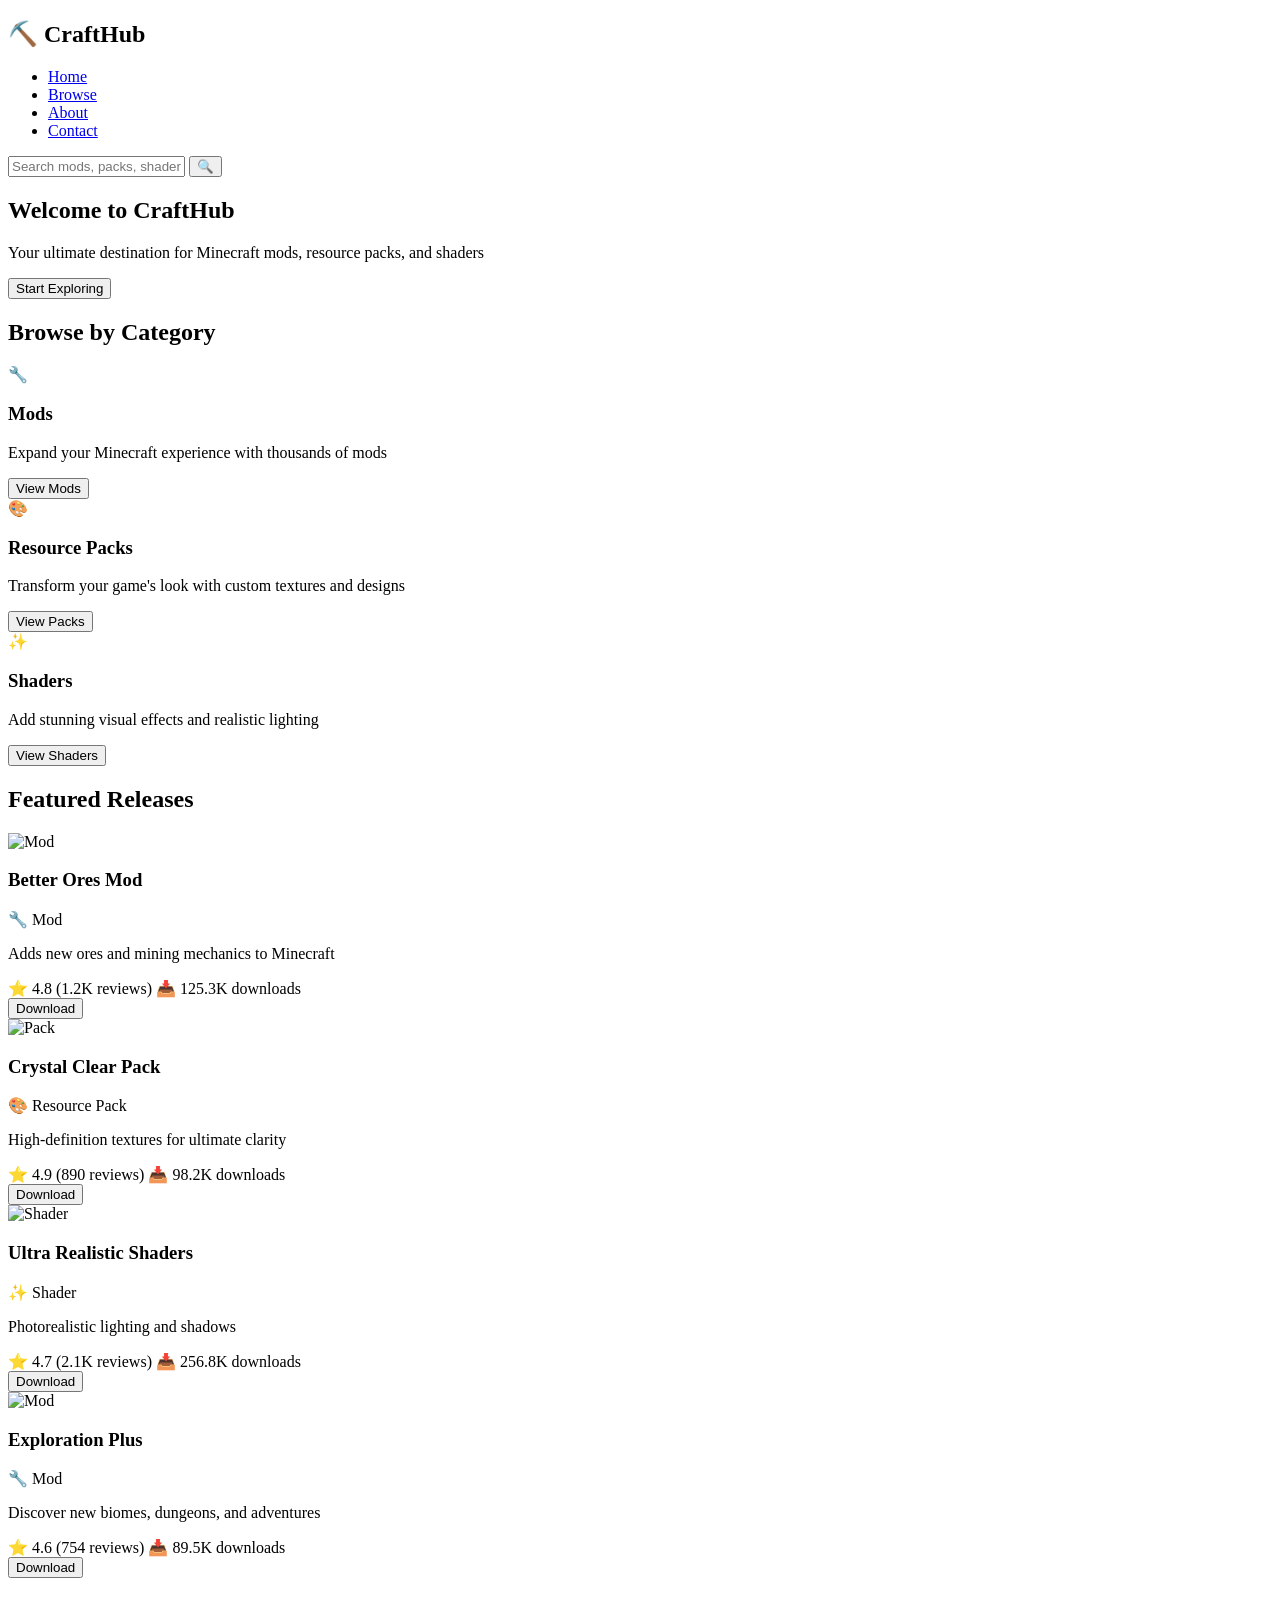
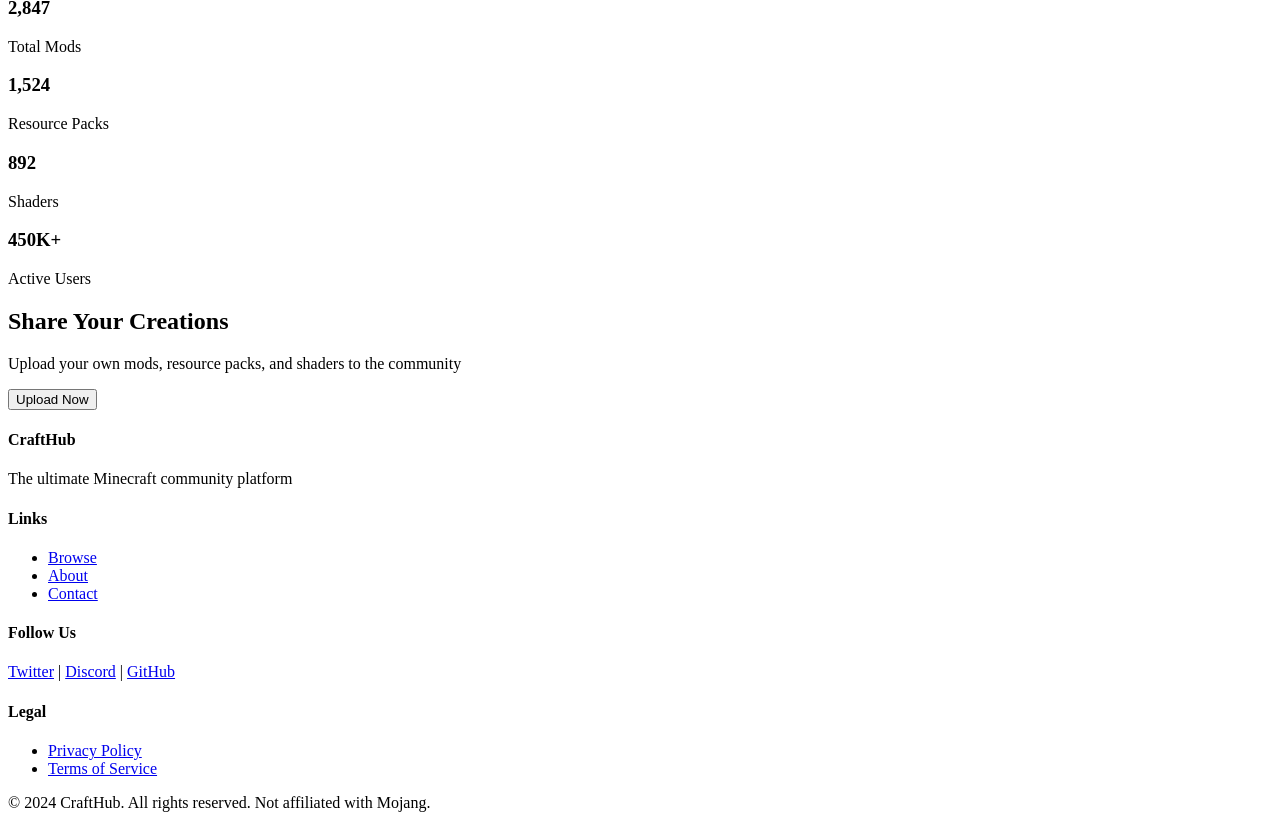
==== index.html @ c83f958c "Add main HTML page with navigation, hero section, categories, featured items, stats, and footer" ====
<!DOCTYPE html>
<html lang="en">
<head>
    <meta charset="UTF-8">
    <meta name="viewport" content="width=device-width, initial-scale=1.0">
    <title>CraftHub - Minecraft Mods, Resource Packs & Shaders</title>
    <link rel="stylesheet" href="styles.css">
</head>
<body>
    <!-- Navigation -->
    <nav class="navbar">
        <div class="container">
            <div class="logo">
                <h1>⛏️ CraftHub</h1>
            </div>
            <ul class="nav-links">
                <li><a href="#home">Home</a></li>
                <li><a href="#browse">Browse</a></li>
                <li><a href="#about">About</a></li>
                <li><a href="#contact">Contact</a></li>
            </ul>
            <div class="search-bar">
                <input type="text" placeholder="Search mods, packs, shaders...">
                <button>🔍</button>
            </div>
        </div>
    </nav>

    <!-- Hero Section -->
    <section class="hero" id="home">
        <div class="hero-content">
            <h2>Welcome to CraftHub</h2>
            <p>Your ultimate destination for Minecraft mods, resource packs, and shaders</p>
            <button class="btn btn-primary">Start Exploring</button>
        </div>
    </section>

    <!-- Categories -->
    <section class="categories" id="browse">
        <div class="container">
            <h2>Browse by Category</h2>
            <div class="category-grid">
                <div class="category-card">
                    <div class="category-icon">🔧</div>
                    <h3>Mods</h3>
                    <p>Expand your Minecraft experience with thousands of mods</p>
                    <button class="btn btn-secondary">View Mods</button>
                </div>
                <div class="category-card">
                    <div class="category-icon">🎨</div>
                    <h3>Resource Packs</h3>
                    <p>Transform your game's look with custom textures and designs</p>
                    <button class="btn btn-secondary">View Packs</button>
                </div>
                <div class="category-card">
                    <div class="category-icon">✨</div>
                    <h3>Shaders</h3>
                    <p>Add stunning visual effects and realistic lighting</p>
                    <button class="btn btn-secondary">View Shaders</button>
                </div>
            </div>
        </div>
    </section>

    <!-- Featured Items -->
    <section class="featured">
        <div class="container">
            <h2>Featured Releases</h2>
            <div class="items-grid">
                <div class="item-card">
                    <div class="item-image">
                        <img src="https://via.placeholder.com/300x200?text=Mod+Pack" alt="Mod">
                    </div>
                    <div class="item-info">
                        <h3>Better Ores Mod</h3>
                        <p class="category-tag">🔧 Mod</p>
                        <p class="description">Adds new ores and mining mechanics to Minecraft</p>
                        <div class="item-meta">
                            <span>⭐ 4.8 (1.2K reviews)</span>
                            <span>📥 125.3K downloads</span>
                        </div>
                        <button class="btn btn-small">Download</button>
                    </div>
                </div>

                <div class="item-card">
                    <div class="item-image">
                        <img src="https://via.placeholder.com/300x200?text=Resource+Pack" alt="Pack">
                    </div>
                    <div class="item-info">
                        <h3>Crystal Clear Pack</h3>
                        <p class="category-tag">🎨 Resource Pack</p>
                        <p class="description">High-definition textures for ultimate clarity</p>
                        <div class="item-meta">
                            <span>⭐ 4.9 (890 reviews)</span>
                            <span>📥 98.2K downloads</span>
                        </div>
                        <button class="btn btn-small">Download</button>
                    </div>
                </div>

                <div class="item-card">
                    <div class="item-image">
                        <img src="https://via.placeholder.com/300x200?text=Shader" alt="Shader">
                    </div>
                    <div class="item-info">
                        <h3>Ultra Realistic Shaders</h3>
                        <p class="category-tag">✨ Shader</p>
                        <p class="description">Photorealistic lighting and shadows</p>
                        <div class="item-meta">
                            <span>⭐ 4.7 (2.1K reviews)</span>
                            <span>📥 256.8K downloads</span>
                        </div>
                        <button class="btn btn-small">Download</button>
                    </div>
                </div>

                <div class="item-card">
                    <div class="item-image">
                        <img src="https://via.placeholder.com/300x200?text=Mod+Pack+2" alt="Mod">
                    </div>
                    <div class="item-info">
                        <h3>Exploration Plus</h3>
                        <p class="category-tag">🔧 Mod</p>
                        <p class="description">Discover new biomes, dungeons, and adventures</p>
                        <div class="item-meta">
                            <span>⭐ 4.6 (754 reviews)</span>
                            <span>📥 89.5K downloads</span>
                        </div>
                        <button class="btn btn-small">Download</button>
                    </div>
                </div>
            </div>
        </div>
    </section>

    <!-- Stats Section -->
    <section class="stats">
        <div class="container">
            <div class="stat-box">
                <h3>2,847</h3>
                <p>Total Mods</p>
            </div>
            <div class="stat-box">
                <h3>1,524</h3>
                <p>Resource Packs</p>
            </div>
            <div class="stat-box">
                <h3>892</h3>
                <p>Shaders</p>
            </div>
            <div class="stat-box">
                <h3>450K+</h3>
                <p>Active Users</p>
            </div>
        </div>
    </section>

    <!-- Upload Section -->
    <section class="upload-section" id="about">
        <div class="container">
            <h2>Share Your Creations</h2>
            <p>Upload your own mods, resource packs, and shaders to the community</p>
            <button class="btn btn-primary">Upload Now</button>
        </div>
    </section>

    <!-- Footer -->
    <footer class="footer" id="contact">
        <div class="container">
            <div class="footer-content">
                <div class="footer-section">
                    <h4>CraftHub</h4>
                    <p>The ultimate Minecraft community platform</p>
                </div>
                <div class="footer-section">
                    <h4>Links</h4>
                    <ul>
                        <li><a href="#browse">Browse</a></li>
                        <li><a href="#about">About</a></li>
                        <li><a href="#contact">Contact</a></li>
                    </ul>
                </div>
                <div class="footer-section">
                    <h4>Follow Us</h4>
                    <p>
                        <a href="#">Twitter</a> | 
                        <a href="#">Discord</a> | 
                        <a href="#">GitHub</a>
                    </p>
                </div>
                <div class="footer-section">
                    <h4>Legal</h4>
                    <ul>
                        <li><a href="#">Privacy Policy</a></li>
                        <li><a href="#">Terms of Service</a></li>
                    </ul>
                </div>
            </div>
            <div class="footer-bottom">
                <p>&copy; 2024 CraftHub. All rights reserved. Not affiliated with Mojang.</p>
            </div>
        </div>
    </footer>

    <script src="script.js"></script>
</body>
</html>
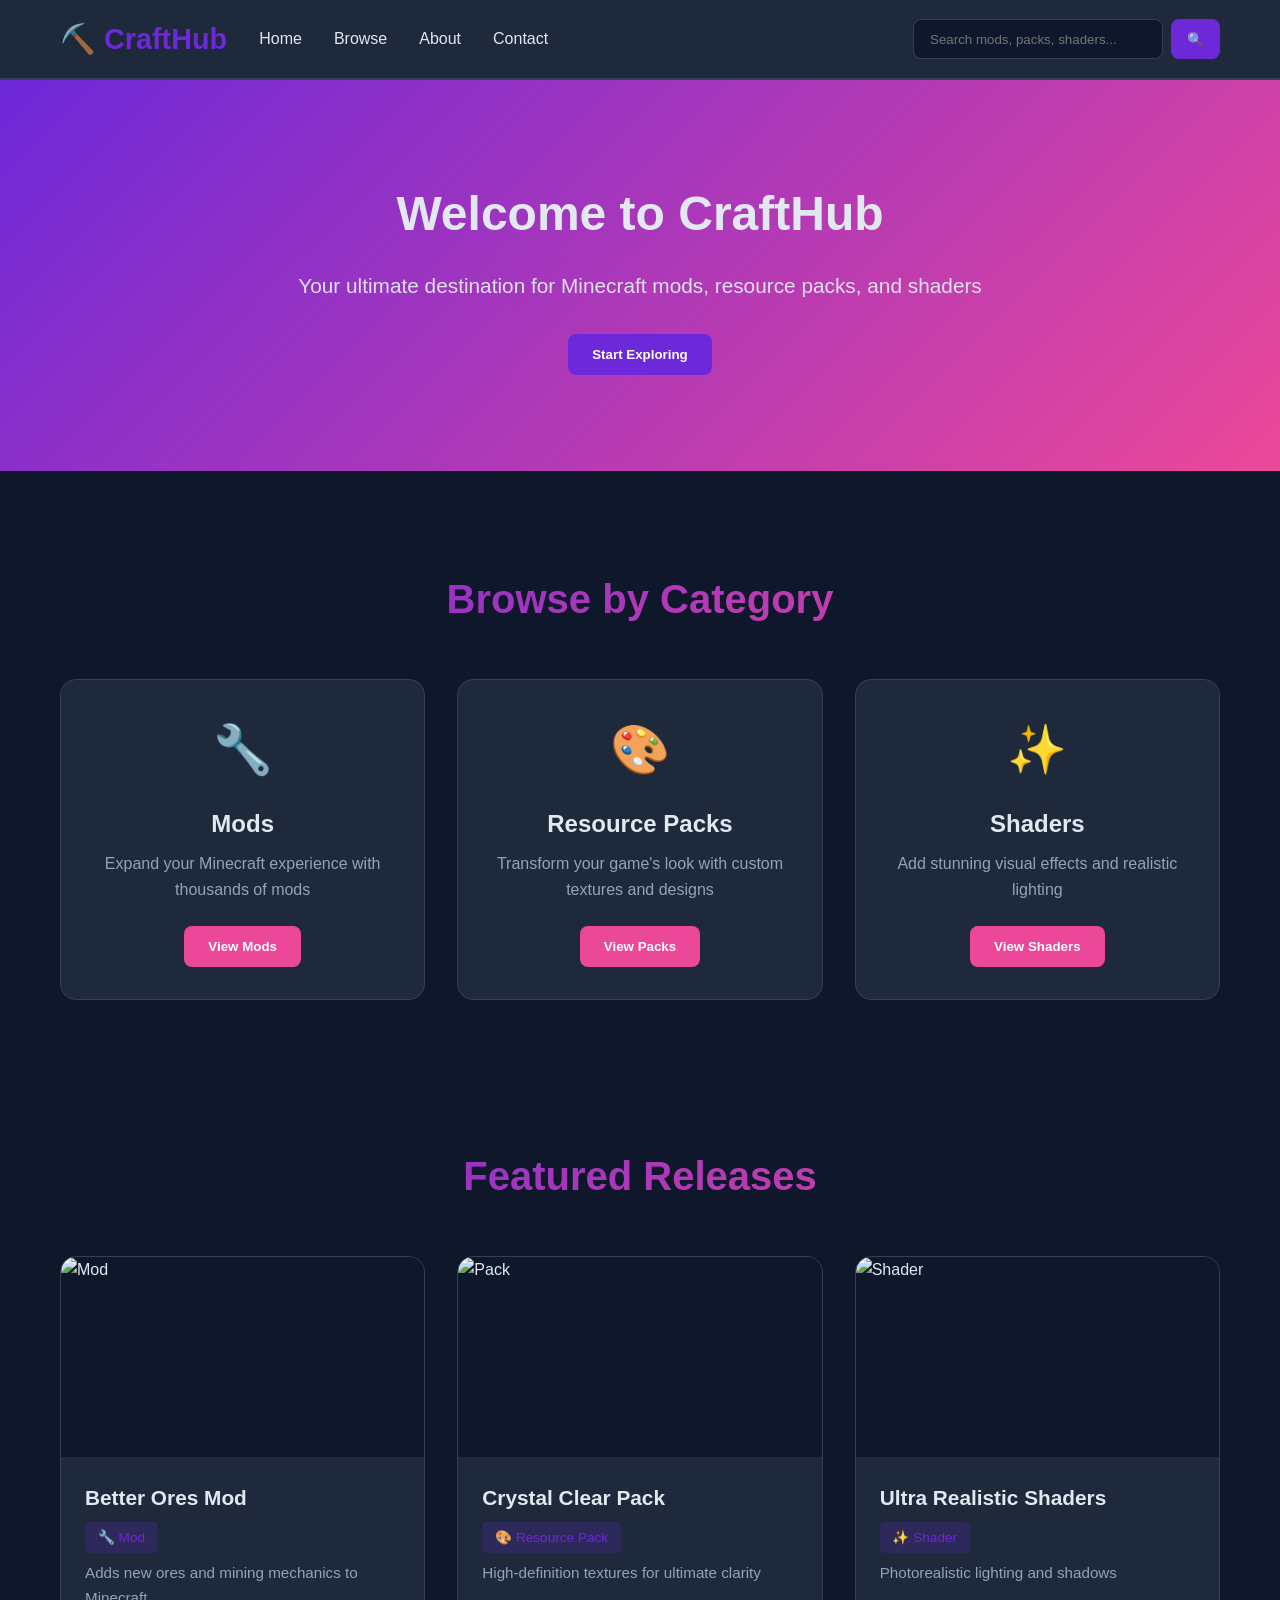
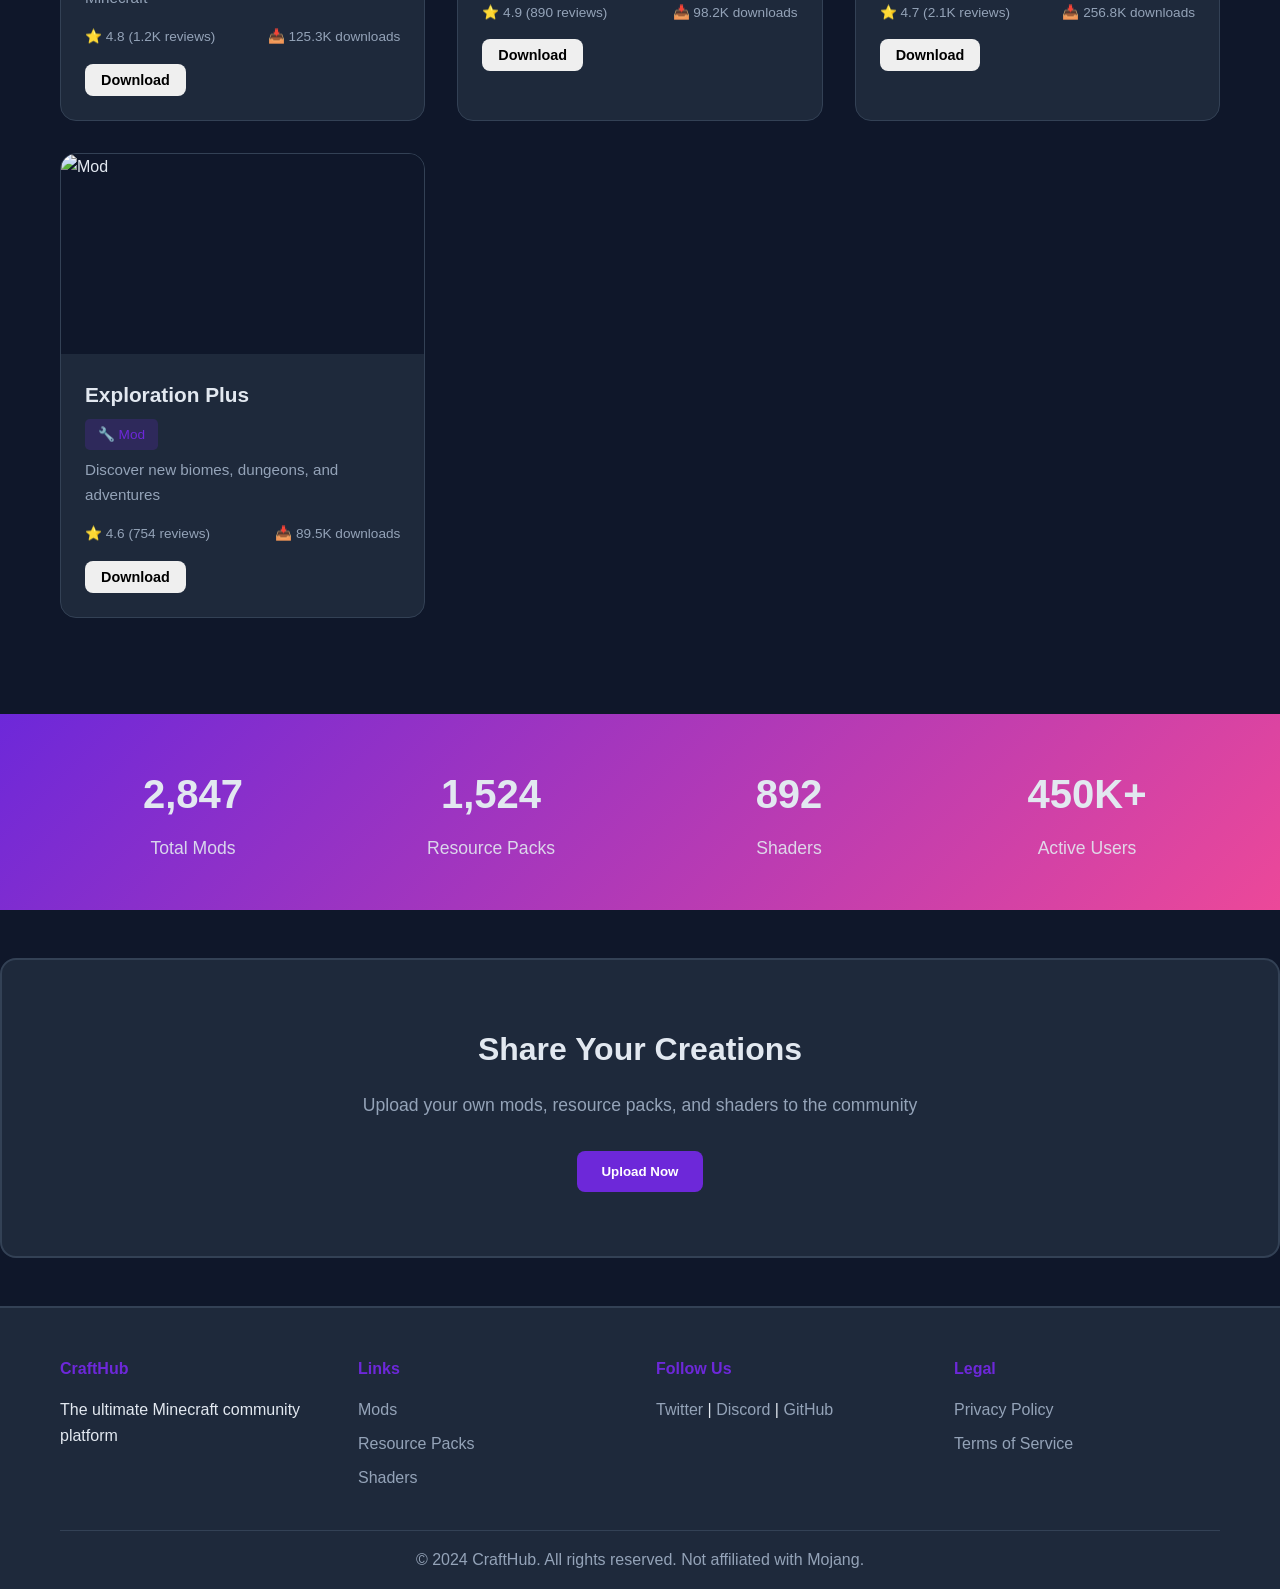
==== commit 0f1ef555: "Replace main HTML with combined index featuring all categories (mods, packs, shaders) in one page" ====
--- a/index.html
+++ b/index.html
@@ -31,7 +31,7 @@
         <div class="hero-content">
             <h2>Welcome to CraftHub</h2>
             <p>Your ultimate destination for Minecraft mods, resource packs, and shaders</p>
-            <button class="btn btn-primary">Start Exploring</button>
+            <button class="btn btn-primary" onclick="scrollToSection('#browse')">Start Exploring</button>
         </div>
     </section>
 
@@ -40,19 +40,19 @@
         <div class="container">
             <h2>Browse by Category</h2>
             <div class="category-grid">
-                <div class="category-card">
+                <div class="category-card" onclick="showCategory('mods')">
                     <div class="category-icon">🔧</div>
                     <h3>Mods</h3>
                     <p>Expand your Minecraft experience with thousands of mods</p>
                     <button class="btn btn-secondary">View Mods</button>
                 </div>
-                <div class="category-card">
+                <div class="category-card" onclick="showCategory('packs')">
                     <div class="category-icon">🎨</div>
                     <h3>Resource Packs</h3>
                     <p>Transform your game's look with custom textures and designs</p>
                     <button class="btn btn-secondary">View Packs</button>
                 </div>
-                <div class="category-card">
+                <div class="category-card" onclick="showCategory('shaders')">
                     <div class="category-icon">✨</div>
                     <h3>Shaders</h3>
                     <p>Add stunning visual effects and realistic lighting</p>
@@ -62,8 +62,143 @@
         </div>
     </section>
 
-    <!-- Featured Items -->
-    <section class="featured">
+    <!-- Mods Section -->
+    <section class="category-view" id="mods-view" style="display: none;">
+        <div class="container">
+            <div class="view-header">
+                <h2>🔧 Minecraft Mods</h2>
+                <button class="btn btn-small" onclick="backToHome()">← Back</button>
+            </div>
+            
+            <section class="filters-section">
+                <div class="filter-group">
+                    <label>Sort By:</label>
+                    <select id="sortBy-mods">
+                        <option value="popular">Most Popular</option>
+                        <option value="recent">Recently Added</option>
+                        <option value="rating">Highest Rated</option>
+                        <option value="downloads">Most Downloaded</option>
+                    </select>
+                </div>
+                <div class="filter-group">
+                    <label>Minecraft Version:</label>
+                    <select id="mcVersion-mods">
+                        <option value="all">All Versions</option>
+                        <option value="1.20">1.20.x</option>
+                        <option value="1.19">1.19.x</option>
+                        <option value="1.18">1.18.x</option>
+                    </select>
+                </div>
+                <div class="filter-group">
+                    <label>Mod Loader:</label>
+                    <select id="modLoader-mods">
+                        <option value="all">All Loaders</option>
+                        <option value="fabric">Fabric</option>
+                        <option value="forge">Forge</option>
+                        <option value="neoforge">NeoForge</option>
+                    </select>
+                </div>
+            </section>
+
+            <div class="items-grid" id="modsGrid">
+                <!-- Mods will be generated by JavaScript -->
+            </div>
+        </div>
+    </section>
+
+    <!-- Resource Packs Section -->
+    <section class="category-view" id="packs-view" style="display: none;">
+        <div class="container">
+            <div class="view-header">
+                <h2>🎨 Resource Packs</h2>
+                <button class="btn btn-small" onclick="backToHome()">← Back</button>
+            </div>
+            
+            <section class="filters-section">
+                <div class="filter-group">
+                    <label>Sort By:</label>
+                    <select id="sortBy-packs">
+                        <option value="popular">Most Popular</option>
+                        <option value="recent">Recently Added</option>
+                        <option value="rating">Highest Rated</option>
+                        <option value="downloads">Most Downloaded</option>
+                    </select>
+                </div>
+                <div class="filter-group">
+                    <label>Resolution:</label>
+                    <select id="resolution-packs">
+                        <option value="all">All Resolutions</option>
+                        <option value="16x">16x</option>
+                        <option value="32x">32x</option>
+                        <option value="64x">64x</option>
+                        <option value="128x">128x+</option>
+                    </select>
+                </div>
+                <div class="filter-group">
+                    <label>Style:</label>
+                    <select id="style-packs">
+                        <option value="all">All Styles</option>
+                        <option value="realistic">Realistic</option>
+                        <option value="cartoon">Cartoon</option>
+                        <option value="modern">Modern</option>
+                        <option value="fantasy">Fantasy</option>
+                    </select>
+                </div>
+            </section>
+
+            <div class="items-grid" id="packsGrid">
+                <!-- Packs will be generated by JavaScript -->
+            </div>
+        </div>
+    </section>
+
+    <!-- Shaders Section -->
+    <section class="category-view" id="shaders-view" style="display: none;">
+        <div class="container">
+            <div class="view-header">
+                <h2>✨ Shaders</h2>
+                <button class="btn btn-small" onclick="backToHome()">← Back</button>
+            </div>
+            
+            <section class="filters-section">
+                <div class="filter-group">
+                    <label>Sort By:</label>
+                    <select id="sortBy-shaders">
+                        <option value="popular">Most Popular</option>
+                        <option value="recent">Recently Added</option>
+                        <option value="rating">Highest Rated</option>
+                        <option value="downloads">Most Downloaded</option>
+                    </select>
+                </div>
+                <div class="filter-group">
+                    <label>Performance:</label>
+                    <select id="performance-shaders">
+                        <option value="all">All Levels</option>
+                        <option value="lightweight">Lightweight</option>
+                        <option value="balanced">Balanced</option>
+                        <option value="demanding">Demanding</option>
+                        <option value="ultra">Ultra</option>
+                    </select>
+                </div>
+                <div class="filter-group">
+                    <label>Shader Type:</label>
+                    <select id="shaderType-shaders">
+                        <option value="all">All Types</option>
+                        <option value="optifine">OptiFine</option>
+                        <option value="iris">Iris</option>
+                        <option value="canvas">Canvas</option>
+                    </select>
+                </div>
+            </section>
+
+            <div class="items-grid" id="shadersGrid">
+                <!-- Shaders will be generated by JavaScript -->
+            </div>
+        </div>
+    </section>
+
+    <!-- Featured Items (Home Page) -->
+    <section class="featured" id="featured-home">
         <div class="container">
             <h2>Featured Releases</h2>
             <div class="items-grid">
@@ -79,7 +214,7 @@
                             <span>⭐ 4.8 (1.2K reviews)</span>
                             <span>📥 125.3K downloads</span>
                         </div>
-                        <button class="btn btn-small">Download</button>
+                        <button class="btn btn-small" onclick="downloadItem('Better Ores Mod')">Download</button>
                     </div>
                 </div>
 
@@ -95,7 +230,7 @@
                             <span>⭐ 4.9 (890 reviews)</span>
                             <span>📥 98.2K downloads</span>
                         </div>
-                        <button class="btn btn-small">Download</button>
+                        <button class="btn btn-small" onclick="downloadItem('Crystal Clear Pack')">Download</button>
                     </div>
                 </div>
 
@@ -111,7 +246,7 @@
                             <span>⭐ 4.7 (2.1K reviews)</span>
                             <span>📥 256.8K downloads</span>
                         </div>
-                        <button class="btn btn-small">Download</button>
+                        <button class="btn btn-small" onclick="downloadItem('Ultra Realistic Shaders')">Download</button>
                     </div>
                 </div>
 
@@ -127,7 +262,7 @@
                             <span>⭐ 4.6 (754 reviews)</span>
                             <span>📥 89.5K downloads</span>
                         </div>
-                        <button class="btn btn-small">Download</button>
+                        <button class="btn btn-small" onclick="downloadItem('Exploration Plus')">Download</button>
                     </div>
                 </div>
             </div>
@@ -161,7 +296,7 @@
         <div class="container">
             <h2>Share Your Creations</h2>
             <p>Upload your own mods, resource packs, and shaders to the community</p>
-            <button class="btn btn-primary">Upload Now</button>
+            <button class="btn btn-primary" onclick="uploadContent()">Upload Now</button>
         </div>
     </section>
 
@@ -176,9 +311,9 @@
                 <div class="footer-section">
                     <h4>Links</h4>
                     <ul>
-                        <li><a href="#browse">Browse</a></li>
-                        <li><a href="#about">About</a></li>
-                        <li><a href="#contact">Contact</a></li>
+                        <li><a href="#browse" onclick="showCategory('mods')">Mods</a></li>
+                        <li><a href="#browse" onclick="showCategory('packs')">Resource Packs</a></li>
+                        <li><a href="#browse" onclick="showCategory('shaders')">Shaders</a></li>
                     </ul>
                 </div>
                 <div class="footer-section">
--- a/styles.css
+++ b/styles.css
@@ -0,0 +1,467 @@
+/* Global Styles */
+* {
+    margin: 0;
+    padding: 0;
+    box-sizing: border-box;
+}
+
+:root {
+    --primary-color: #6d28d9;
+    --secondary-color: #ec4899;
+    --accent-color: #f59e0b;
+    --dark-bg: #0f172a;
+    --card-bg: #1e293b;
+    --text-light: #e2e8f0;
+    --text-muted: #94a3b8;
+    --border-color: #334155;
+}
+
+body {
+    font-family: 'Segoe UI', Tahoma, Geneva, Verdana, sans-serif;
+    background-color: var(--dark-bg);
+    color: var(--text-light);
+    line-height: 1.6;
+}
+
+.container {
+    max-width: 1200px;
+    margin: 0 auto;
+    padding: 0 20px;
+}
+
+/* Navigation Bar */
+.navbar {
+    background-color: var(--card-bg);
+    border-bottom: 2px solid var(--border-color);
+    padding: 1rem 0;
+    position: sticky;
+    top: 0;
+    z-index: 100;
+}
+
+.navbar .container {
+    display: flex;
+    justify-content: space-between;
+    align-items: center;
+    gap: 2rem;
+}
+
+.logo h1 {
+    font-size: 1.8rem;
+    color: var(--primary-color);
+    font-weight: bold;
+}
+
+.nav-links {
+    display: flex;
+    list-style: none;
+    gap: 2rem;
+    flex: 1;
+}
+
+.nav-links a {
+    color: var(--text-light);
+    text-decoration: none;
+    transition: color 0.3s ease;
+    font-weight: 500;
+}
+
+.nav-links a:hover {
+    color: var(--secondary-color);
+}
+
+.search-bar {
+    display: flex;
+    gap: 0.5rem;
+}
+
+.search-bar input {
+    padding: 0.7rem 1rem;
+    background-color: var(--dark-bg);
+    border: 1px solid var(--border-color);
+    color: var(--text-light);
+    border-radius: 0.5rem;
+    width: 250px;
+    transition: border-color 0.3s ease;
+}
+
+.search-bar input:focus {
+    outline: none;
+    border-color: var(--primary-color);
+}
+
+.search-bar button {
+    padding: 0.7rem 1rem;
+    background-color: var(--primary-color);
+    border: none;
+    color: white;
+    border-radius: 0.5rem;
+    cursor: pointer;
+    font-weight: bold;
+    transition: background-color 0.3s ease;
+}
+
+.search-bar button:hover {
+    background-color: var(--secondary-color);
+}
+
+/* Hero Section */
+.hero {
+    background: linear-gradient(135deg, var(--primary-color) 0%, var(--secondary-color) 100%);
+    padding: 6rem 2rem;
+    text-align: center;
+    margin-bottom: 3rem;
+}
+
+.hero-content h2 {
+    font-size: 3rem;
+    margin-bottom: 1rem;
+    font-weight: bold;
+}
+
+.hero-content p {
+    font-size: 1.3rem;
+    margin-bottom: 2rem;
+    opacity: 0.95;
+}
+
+/* Buttons */
+.btn {
+    padding: 0.8rem 1.5rem;
+    border: none;
+    border-radius: 0.5rem;
+    cursor: pointer;
+    font-weight: 600;
+    transition: all 0.3s ease;
+    text-decoration: none;
+    display: inline-block;
+}
+
+.btn-primary {
+    background-color: var(--primary-color);
+    color: white;
+}
+
+.btn-primary:hover {
+    background-color: #5b21b6;
+    transform: translateY(-2px);
+    box-shadow: 0 10px 20px rgba(109, 40, 217, 0.3);
+}
+
+.btn-secondary {
+    background-color: var(--secondary-color);
+    color: white;
+}
+
+.btn-secondary:hover {
+    background-color: #db2777;
+    transform: translateY(-2px);
+}
+
+.btn-small {
+    padding: 0.5rem 1rem;
+    font-size: 0.9rem;
+}
+
+/* Categories Section */
+.categories {
+    padding: 3rem 0;
+    margin-bottom: 3rem;
+}
+
+.categories h2 {
+    text-align: center;
+    font-size: 2.5rem;
+    margin-bottom: 3rem;
+    background: linear-gradient(135deg, var(--primary-color), var(--secondary-color));
+    -webkit-background-clip: text;
+    -webkit-text-fill-color: transparent;
+    background-clip: text;
+}
+
+.category-grid {
+    display: grid;
+    grid-template-columns: repeat(auto-fit, minmax(280px, 1fr));
+    gap: 2rem;
+}
+
+.category-card {
+    background-color: var(--card-bg);
+    border: 1px solid var(--border-color);
+    padding: 2rem;
+    border-radius: 1rem;
+    text-align: center;
+    transition: all 0.3s ease;
+    cursor: pointer;
+}
+
+.category-card:hover {
+    border-color: var(--primary-color);
+    transform: translateY(-10px);
+    box-shadow: 0 20px 40px rgba(109, 40, 217, 0.2);
+}
+
+.category-icon {
+    font-size: 3rem;
+    margin-bottom: 1rem;
+}
+
+.category-card h3 {
+    font-size: 1.5rem;
+    margin-bottom: 0.5rem;
+}
+
+.category-card p {
+    color: var(--text-muted);
+    margin-bottom: 1.5rem;
+}
+
+/* Featured Section */
+.featured {
+    padding: 3rem 0;
+    margin-bottom: 3rem;
+}
+
+.featured h2 {
+    text-align: center;
+    font-size: 2.5rem;
+    margin-bottom: 3rem;
+    background: linear-gradient(135deg, var(--primary-color), var(--secondary-color));
+    -webkit-background-clip: text;
+    -webkit-text-fill-color: transparent;
+    background-clip: text;
+}
+
+.items-grid {
+    display: grid;
+    grid-template-columns: repeat(auto-fill, minmax(300px, 1fr));
+    gap: 2rem;
+}
+
+.item-card {
+    background-color: var(--card-bg);
+    border: 1px solid var(--border-color);
+    border-radius: 1rem;
+    overflow: hidden;
+    transition: all 0.3s ease;
+}
+
+.item-card:hover {
+    border-color: var(--secondary-color);
+    transform: translateY(-8px);
+    box-shadow: 0 15px 35px rgba(236, 72, 153, 0.2);
+}
+
+.item-image {
+    width: 100%;
+    height: 200px;
+    overflow: hidden;
+    background-color: var(--dark-bg);
+}
+
+.item-image img {
+    width: 100%;
+    height: 100%;
+    object-fit: cover;
+}
+
+.item-info {
+    padding: 1.5rem;
+}
+
+.item-info h3 {
+    font-size: 1.3rem;
+    margin-bottom: 0.5rem;
+}
+
+.category-tag {
+    display: inline-block;
+    padding: 0.3rem 0.8rem;
+    background-color: rgba(109, 40, 217, 0.2);
+    color: var(--primary-color);
+    border-radius: 0.3rem;
+    font-size: 0.85rem;
+    margin-bottom: 0.5rem;
+}
+
+.description {
+    color: var(--text-muted);
+    font-size: 0.95rem;
+    margin-bottom: 1rem;
+}
+
+.item-meta {
+    display: flex;
+    justify-content: space-between;
+    font-size: 0.85rem;
+    color: var(--text-muted);
+    margin-bottom: 1rem;
+}
+
+/* Stats Section */
+.stats {
+    background: linear-gradient(135deg, var(--primary-color), var(--secondary-color));
+    padding: 3rem 0;
+    margin-bottom: 3rem;
+}
+
+.stats .container {
+    display: grid;
+    grid-template-columns: repeat(auto-fit, minmax(200px, 1fr));
+    gap: 2rem;
+    text-align: center;
+}
+
+.stat-box h3 {
+    font-size: 2.5rem;
+    font-weight: bold;
+    margin-bottom: 0.5rem;
+}
+
+.stat-box p {
+    font-size: 1.1rem;
+    opacity: 0.9;
+}
+
+/* Upload Section */
+.upload-section {
+    background-color: var(--card-bg);
+    padding: 4rem 2rem;
+    text-align: center;
+    border-radius: 1rem;
+    border: 2px solid var(--border-color);
+    margin-bottom: 3rem;
+}
+
+.upload-section h2 {
+    font-size: 2rem;
+    margin-bottom: 1rem;
+}
+
+.upload-section p {
+    font-size: 1.1rem;
+    color: var(--text-muted);
+    margin-bottom: 2rem;
+}
+
+/* Footer */
+.footer {
+    background-color: var(--card-bg);
+    border-top: 2px solid var(--border-color);
+    padding: 3rem 0 1rem;
+    margin-top: 3rem;
+}
+
+.footer-content {
+    display: grid;
+    grid-template-columns: repeat(auto-fit, minmax(250px, 1fr));
+    gap: 2rem;
+    margin-bottom: 2rem;
+}
+
+.footer-section h4 {
+    color: var(--primary-color);
+    margin-bottom: 1rem;
+}
+
+.footer-section ul {
+    list-style: none;
+}
+
+.footer-section a {
+    color: var(--text-muted);
+    text-decoration: none;
+    transition: color 0.3s ease;
+}
+
+.footer-section a:hover {
+    color: var(--secondary-color);
+}
+
+.footer-section ul li {
+    margin-bottom: 0.5rem;
+}
+
+.footer-bottom {
+    text-align: center;
+    padding-top: 1rem;
+    border-top: 1px solid var(--border-color);
+    color: var(--text-muted);
+}
+
+/* Responsive Design */
+@media (max-width: 768px) {
+    .navbar .container {
+        flex-wrap: wrap;
+        gap: 1rem;
+    }
+
+    .nav-links {
+        width: 100%;
+        gap: 1rem;
+        order: 3;
+    }
+
+    .search-bar {
+        width: 100%;
+        order: 2;
+    }
+
+    .search-bar input {
+        width: 100%;
+    }
+
+    .hero-content h2 {
+        font-size: 2rem;
+    }
+
+    .hero-content p {
+        font-size: 1rem;
+    }
+
+    .categories h2,
+    .featured h2 {
+        font-size: 2rem;
+    }
+
+    .category-grid,
+    .items-grid {
+        grid-template-columns: 1fr;
+    }
+
+    .stat-box h3 {
+        font-size: 1.8rem;
+    }
+
+    .upload-section {
+        padding: 2rem;
+    }
+
+    .upload-section h2 {
+        font-size: 1.5rem;
+    }
+}
+
+@media (max-width: 480px) {
+    .logo h1 {
+        font-size: 1.3rem;
+    }
+
+    .nav-links {
+        flex-wrap: wrap;
+        gap: 0.5rem;
+    }
+
+    .hero {
+        padding: 3rem 1rem;
+    }
+
+    .hero-content h2 {
+        font-size: 1.5rem;
+    }
+
+    .item-meta {
+        flex-direction: column;
+        gap: 0.5rem;
+    }
+}
